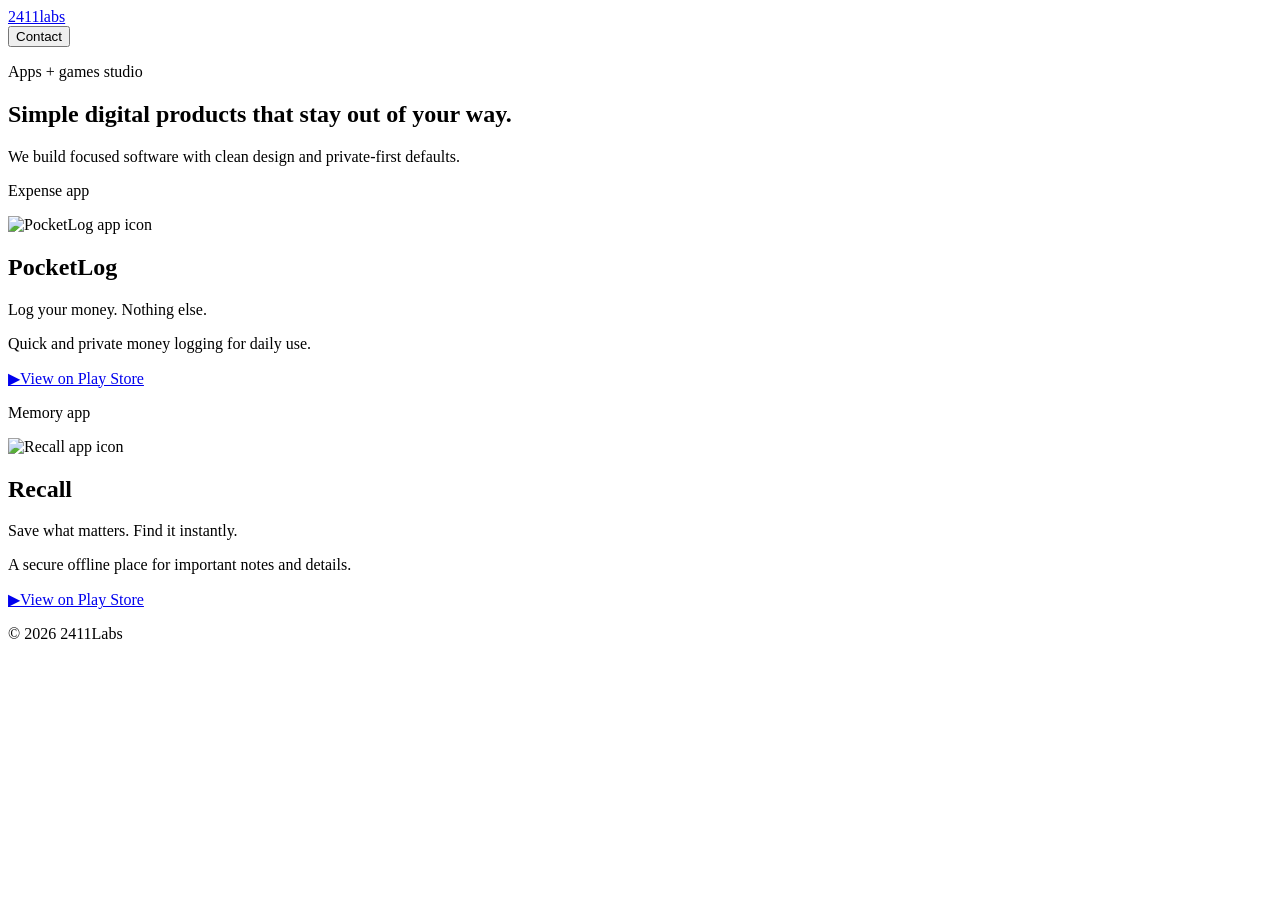
==== index.html @ a54bde1c "Create index.html" ====
<!doctype html>
<html lang="en">
  <head>
    <meta charset="UTF-8" />
    <meta name="viewport" content="width=device-width, initial-scale=1.0" />
    <title>2411labs</title>
    <meta
      name="description"
      content="2411labs builds private, focused apps and games."
    />
    <link rel="stylesheet" href="styles.css" />
  </head>
  <body>
    <div class="page">
      <header class="topbar">
        <a class="brand" href="/">2411labs</a>
        <div class="contact-wrap">
          <button
            type="button"
            class="top-cta"
            id="contact-copy-btn"
            aria-describedby="contact-copy-tooltip"
          >
            Contact
          </button>
          <span
            id="contact-copy-tooltip"
            class="copy-tooltip"
            role="status"
            aria-live="polite"
            hidden
            >Email copied</span>
        </div>
      </header>

      <main>
        <section class="intro">
          <p class="kicker">Apps + games studio</p>
          <h1>Simple digital products that stay out of your way.</h1>
          <p class="lead">
            We build focused software with clean design and private-first defaults.
          </p>
        </section>

        <section class="grid" aria-label="Products">
          <article class="product product-pocketlog">
            <div class="product-head">
              <p class="product-kind">Expense app</p>
              <div class="product-title">
                <img
                  class="app-icon"
                  src="pocketlog.png"
                  alt="PocketLog app icon"
                  loading="lazy"
                />
                <h2>PocketLog</h2>
              </div>
            </div>
            <div class="product-body">
              <p class="tagline">Log your money. Nothing else.</p>
              <p class="description">Quick and private money logging for daily use.</p>
            </div>
            <div class="product-action">
              <a
                class="store-link"
                href="https://play.google.com/store/apps/details?id=com.twentyfour11.pocketlog"
                target="_blank"
                rel="noopener noreferrer"
                ><span class="playstore-icon" aria-hidden="true">▶</span>View on Play Store</a
              >
            </div>
            <a
              class="card-link"
              href="https://play.google.com/store/apps/details?id=com.twentyfour11.pocketlog"
              target="_blank"
              rel="noopener noreferrer"
              aria-label="Open PocketLog on Play Store"
            ></a>
          </article>

          <article class="product product-recall">
            <div class="product-head">
              <p class="product-kind">Memory app</p>
              <div class="product-title">
                <img
                  class="app-icon"
                  src="recall.png"
                  alt="Recall app icon"
                  loading="lazy"
                />
                <h2>Recall</h2>
              </div>
            </div>
            <div class="product-body">
              <p class="tagline">Save what matters. Find it instantly.</p>
              <p class="description">
                A secure offline place for important notes and details.
              </p>
            </div>
            <div class="product-action">
              <a
                class="store-link"
                href="https://play.google.com/store/apps/details?id=com.twentyfour11.recall"
                target="_blank"
                rel="noopener noreferrer"
                ><span class="playstore-icon" aria-hidden="true">▶</span>View on Play Store</a
              >
            </div>
            <a
              class="card-link"
              href="https://play.google.com/store/apps/details?id=com.twentyfour11.recall"
              target="_blank"
              rel="noopener noreferrer"
              aria-label="Open Recall on Play Store"
            ></a>
          </article>
        </section>
      </main>

      <footer class="footer">
        <p>© 2026 2411Labs</p>
      </footer>
    </div>
    <script>
      (function () {
        var email = "2411labs@gmail.com";
        var btn = document.getElementById("contact-copy-btn");
        var tip = document.getElementById("contact-copy-tooltip");
        var hideTimer;

        function showTip(message) {
          clearTimeout(hideTimer);
          tip.textContent = message;
          tip.hidden = false;
          tip.classList.add("copy-tooltip--visible");
          hideTimer = setTimeout(function () {
            tip.classList.remove("copy-tooltip--visible");
            tip.hidden = true;
          }, 2200);
        }

        function copyEmail() {
          if (navigator.clipboard && navigator.clipboard.writeText) {
            navigator.clipboard.writeText(email).then(
              function () {
                showTip("Email copied");
              },
              function () {
                fallbackCopy();
              }
            );
          } else {
            fallbackCopy();
          }
        }

        function fallbackCopy() {
          var ta = document.createElement("textarea");
          ta.value = email;
          ta.setAttribute("readonly", "");
          ta.style.position = "fixed";
          ta.style.left = "-9999px";
          document.body.appendChild(ta);
          ta.select();
          try {
            document.execCommand("copy");
            showTip("Email copied");
          } catch (e) {
            showTip("Copy failed");
          }
          document.body.removeChild(ta);
        }

        btn.addEventListener("click", copyEmail);
      })();
    </script>
  </body>
</html>
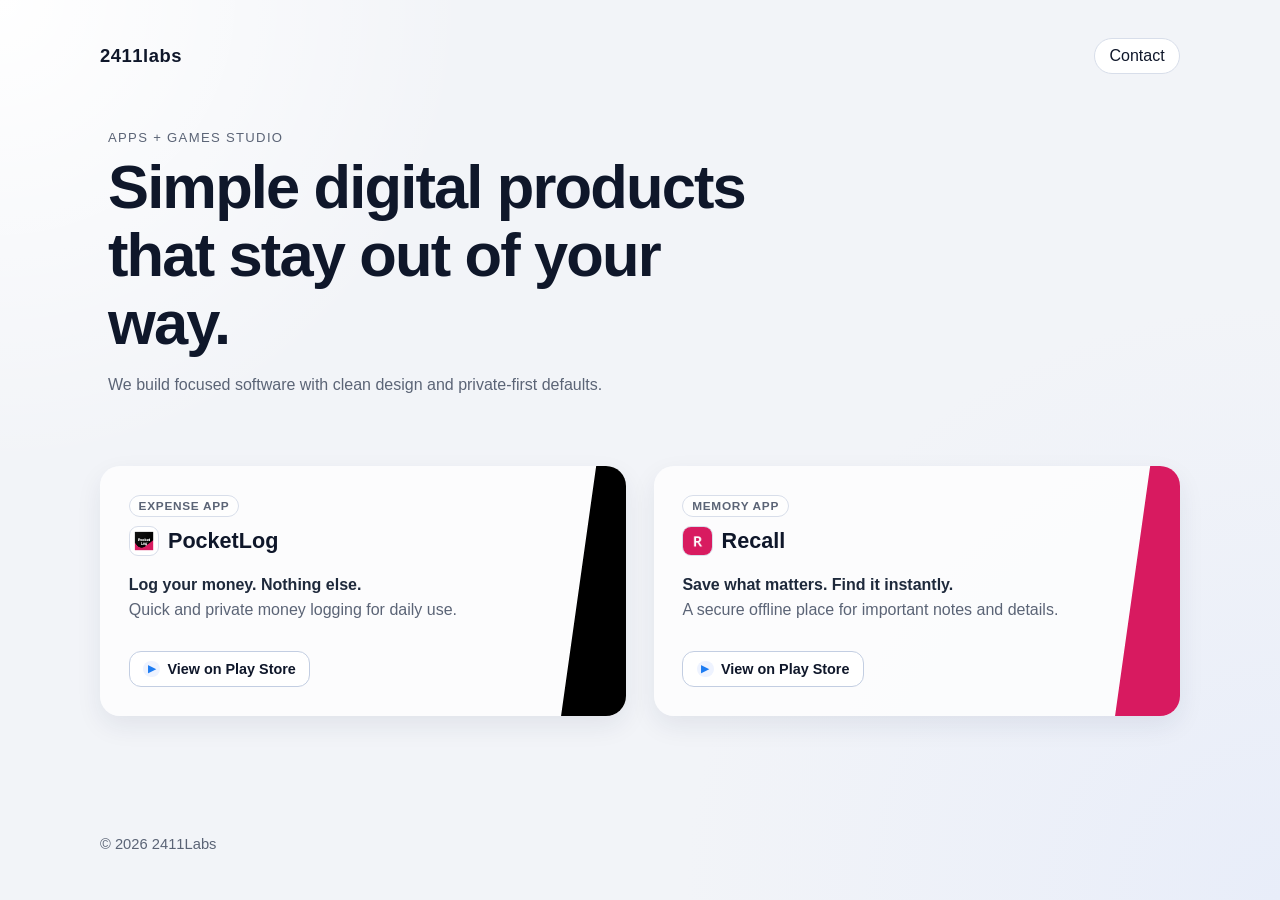
==== commit 2d63dbde: "Update index.html" ====
--- a/index.html
+++ b/index.html
@@ -13,7 +13,7 @@
   <body>
     <div class="page">
       <header class="topbar">
-        <a class="brand" href="/">2411labs</a>
+        <a class="brand" href="/home">2411labs</a>
         <div class="contact-wrap">
           <button
             type="button"
--- a/styles.css
+++ b/styles.css
@@ -0,0 +1,344 @@
+:root {
+  --bg: #f2f4f8;
+  --ink: #0f172a;
+  --muted: #5b6476;
+  --card: #ffffff;
+  --line: #d8deea;
+  --accent: #e94f37;
+  --accent-soft: #fff0ec;
+  --accent-2: #1d7cf2;
+  --accent-2-soft: #ecf3ff;
+}
+
+*,
+*::before,
+*::after {
+  box-sizing: border-box;
+}
+
+body {
+  margin: 0;
+  min-height: 100vh;
+  font-family: "Inter", -apple-system, BlinkMacSystemFont, "Segoe UI", Roboto, Arial,
+    sans-serif;
+  color: var(--ink);
+  background:
+    radial-gradient(circle at 0% 0%, #ffffff 0%, transparent 30%),
+    radial-gradient(circle at 100% 100%, #e8edf9 0%, transparent 38%),
+    var(--bg);
+}
+
+a {
+  color: inherit;
+}
+
+.page {
+  width: min(1080px, 92%);
+  margin: 0 auto;
+  padding: 2rem 0 3rem;
+  min-height: 100vh;
+  display: flex;
+  flex-direction: column;
+}
+
+.page main {
+  flex: 1;
+}
+
+.topbar {
+  display: flex;
+  justify-content: space-between;
+  align-items: center;
+  margin-bottom: 3.5rem;
+}
+
+.brand {
+  text-decoration: none;
+  font-weight: 800;
+  font-size: 1.15rem;
+  letter-spacing: 0.03em;
+}
+
+.contact-wrap {
+  position: relative;
+  display: inline-flex;
+  flex-direction: column;
+  align-items: flex-end;
+}
+
+.top-cta {
+  text-decoration: none;
+  border: 1px solid var(--line);
+  border-radius: 999px;
+  background: #ffffff;
+  padding: 0.5rem 0.9rem;
+  font-size: 0.92rem;
+  font-weight: 600;
+}
+
+button.top-cta {
+  cursor: pointer;
+  font: inherit;
+  color: inherit;
+}
+
+.copy-tooltip {
+  position: absolute;
+  top: calc(100% + 10px);
+  right: 0;
+  padding: 0.4rem 0.65rem;
+  font-size: 0.78rem;
+  font-weight: 600;
+  color: #f8fafc;
+  background: var(--ink);
+  border-radius: 8px;
+  box-shadow: 0 6px 18px rgba(15, 23, 42, 0.18);
+  white-space: nowrap;
+  opacity: 0;
+  visibility: hidden;
+  transform: translateY(-4px);
+  transition: opacity 0.18s ease, transform 0.18s ease, visibility 0.18s;
+  pointer-events: none;
+  z-index: 10;
+}
+
+.copy-tooltip.copy-tooltip--visible {
+  opacity: 1;
+  visibility: visible;
+  transform: translateY(0);
+}
+
+.copy-tooltip[hidden]:not(.copy-tooltip--visible) {
+  display: none;
+}
+
+.kicker {
+  margin: 0 0 0.5rem;
+  font-size: 0.82rem;
+  color: var(--muted);
+  text-transform: uppercase;
+  letter-spacing: 0.1em;
+}
+
+h1 {
+  margin: 0;
+  font-size: clamp(2rem, 4.8vw, 4.1rem);
+  line-height: 1.1;
+  letter-spacing: -0.03em;
+  max-width: 20ch;
+}
+
+.lead {
+  margin: 1.25rem 0 0;
+  color: var(--muted);
+  max-width: 64ch;
+}
+
+.grid {
+  display: grid;
+  grid-template-columns: 1fr;
+  gap: 1.5rem;
+  margin-bottom: 1.5rem;
+}
+
+.product {
+  --card-surface: rgba(255, 255, 255, 0.78);
+  background: var(--card-surface);
+  border-radius: 20px;
+  padding: 1.8rem;
+  position: relative;
+  overflow: hidden;
+  isolation: isolate;
+  box-shadow: 0 10px 26px rgba(26, 40, 71, 0.08);
+  transition: transform 180ms ease, box-shadow 180ms ease, border-color 180ms ease;
+  display: flex;
+  flex-direction: column;
+  gap: 1rem;
+}
+
+/* Solid color panel on the left — rotated rounded rectangle */
+.product::before {
+  content: "";
+  position: absolute;
+  z-index: 0;
+  right: -6%;
+  top: 50%;
+  width: 15%;
+  max-width: 9.5rem;
+  height: 128%;
+  transform: translateY(-50%) rotate(8deg);
+  transform-origin: center center;
+  border-radius: 22px 26px 26px 22px;
+  pointer-events: none;
+}
+
+.product-pocketlog::before {
+  background: #000;
+}
+
+.product-recall::before {
+  background: #d81a60;
+}
+
+.product > *:not(.card-link) {
+  position: relative;
+  z-index: 1;
+}
+
+.product-kind {
+  margin: 0;
+  width: fit-content;
+  padding: 0.2rem 0.55rem;
+  border-radius: 999px;
+  font-size: 0.74rem;
+  font-weight: 600;
+  text-transform: uppercase;
+  letter-spacing: 0.06em;
+  border: 1px solid #d8deea;
+  background: #ffffffb3;
+  color: var(--muted);
+}
+
+.product-head {
+  display: flex;
+  flex-direction: column;
+  gap: 0.55rem;
+}
+
+.product-title {
+  display: flex;
+  align-items: center;
+  gap: 0.55rem;
+}
+
+.app-icon {
+  width: 1.9rem;
+  height: 1.9rem;
+  display: block;
+  border-radius: 9px;
+  object-fit: cover;
+  background: #ffffff;
+  border: 1px solid #d8deea;
+}
+
+h2 {
+  margin: 0;
+  font-size: 1.35rem;
+}
+
+.tagline {
+  margin: 0;
+  font-weight: 600;
+  color: #1e293b;
+}
+
+.description {
+  margin: 0.45rem 0 0;
+  color: var(--muted);
+}
+
+.product-body {
+  padding: 0.2rem 0 0.1rem;
+}
+
+.product-action {
+  margin-top: auto;
+  padding-top: 0.9rem;
+}
+
+.store-link {
+  display: inline-flex;
+  align-items: center;
+  gap: 0.45rem;
+  margin-top: 0;
+  text-decoration: none;
+  font-size: 0.9rem;
+  font-weight: 600;
+  border: 1px solid #c3cee2;
+  background: #ffffff;
+  border-radius: 12px;
+  padding: 0.55rem 0.85rem;
+  position: relative;
+  z-index: 3;
+}
+
+.playstore-icon {
+  width: 1.05rem;
+  height: 1.05rem;
+  display: inline-flex;
+  align-items: center;
+  justify-content: center;
+  border-radius: 999px;
+  background: #eef3ff;
+  color: #1d7cf2;
+  font-size: 0.6rem;
+  line-height: 1;
+}
+
+.store-link:hover,
+.store-link:focus-visible {
+  border-color: #aebddb;
+  background: #f9fbff;
+}
+
+.product:hover {
+  transform: translateY(-3px);
+  border-color: #bfcbe3;
+  box-shadow: 0 16px 34px rgba(26, 40, 71, 0.12);
+}
+
+.card-link {
+  position: absolute;
+  inset: 0;
+  z-index: 2;
+  border-radius: inherit;
+}
+
+.card-link:focus-visible {
+  outline: 2px solid #94a3b8;
+  outline-offset: -4px;
+}
+
+.note {
+  border: 1px dashed var(--line);
+  border-radius: 14px;
+  background: #ffffffcc;
+  padding: 1.25rem 1.3rem;
+  margin-bottom: 3rem;
+}
+
+.note p {
+  margin: 0;
+  color: var(--muted);
+}
+
+.footer {
+  padding-top: 1.25rem;
+}
+
+.footer p {
+  margin: 0;
+  color: var(--muted);
+  font-size: 0.92rem;
+}
+
+.intro {
+  margin-bottom: 1.5rem;
+  margin-left: 0.5rem;
+}
+
+@media (min-width: 760px) {
+  .page {
+    padding-top: 2.4rem;
+  }
+
+  .intro {
+    margin-bottom: 4.5rem;
+    margin-left: 0.5rem;
+  }
+
+  .grid {
+    grid-template-columns: repeat(2, minmax(0, 1fr));
+    gap: 1.7rem;
+  }
+}
